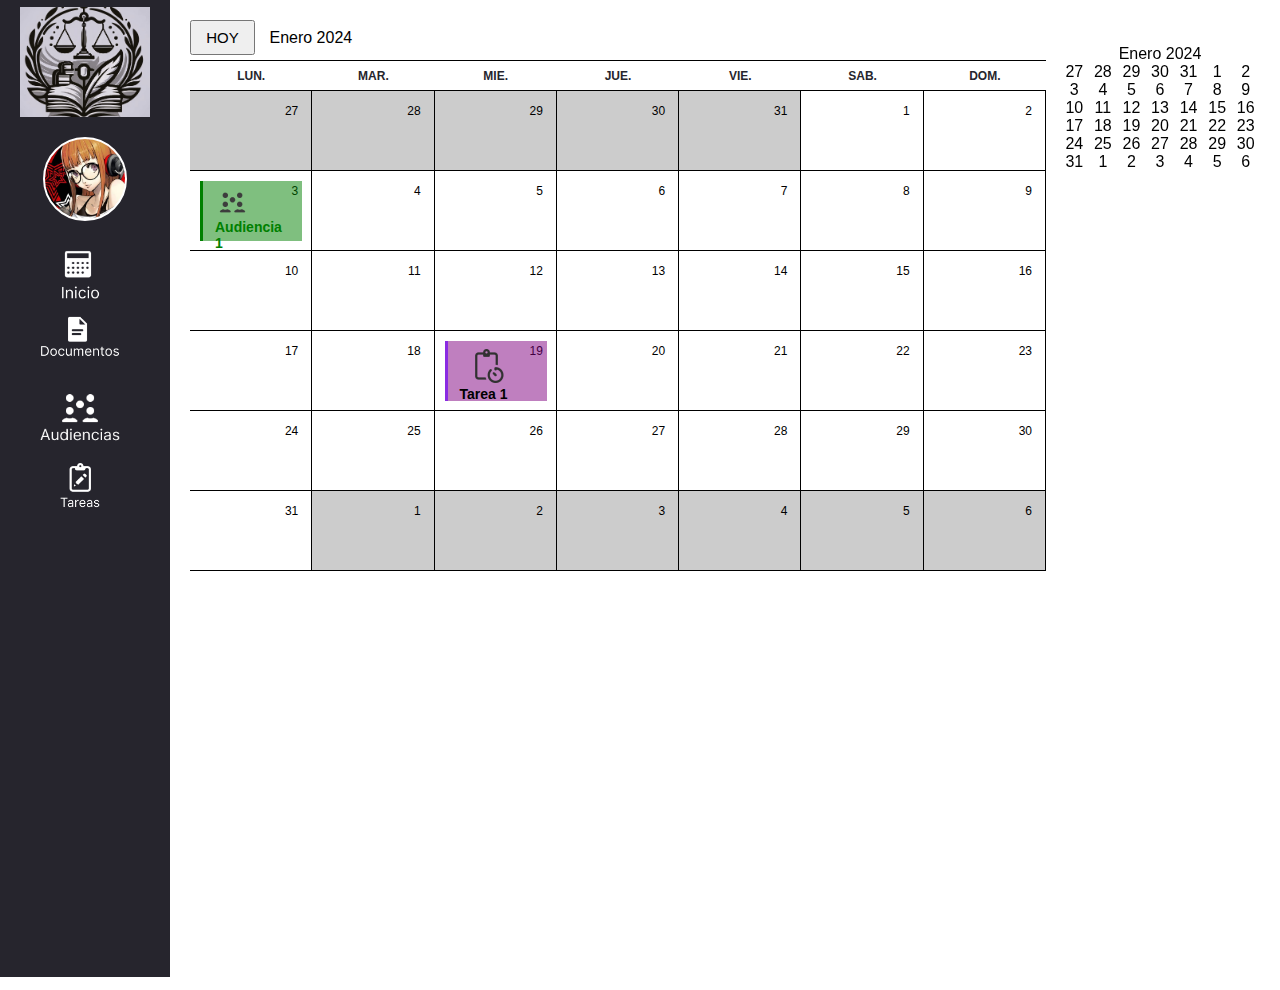
==== Calendario.html @ 63e4e2f9 "Creacion de login y menu del calendario" ====
<!DOCTYPE html>
<html lang="en">
<head>
    <meta charset="UTF-8">
    <meta name="viewport" content="width=device-width, initial-scale=1.0">
    <title>Inicio</title>
    <link rel="stylesheet" href="css/calendario.css">
</head>
<body>
  <div class="main-container">
    <div class="rectangle">
      <div class="acbd"></div>
      <div class="ellipse">
        <a href="#"></a>
      </div>
      <ul class="enlaces">
          <li><a href="#"><img src="/image/logoClendario.png" alt=""></a></li>
          <li><a href="#"><img style="width: 80px; margin-left: -20px;" src="/image/document.png" alt=""></a></li>
          <li><a href="#"><img style="width: 80px; margin-left: -20px;" src="/image/audiencia.png" alt=""></a></li>
          <li><a href="#"><img src="/image/Task.png" alt=""></a></li>
      </ul>
    </div>
    <div class="content">
      <div class="HOYY">
        <Button class="btn-hoy">HOY</Button>
        <span class="fcha">Enero 2024</span>
      </div>
      <div class="calendario">
        <span class="day-name">lun.</span>
        <span class="day-name">Mar.</span>
        <span class="day-name">Mie.</span>
        <span class="day-name">Jue.</span>
        <span class="day-name">Vie.</span>
        <span class="day-name">Sab.</span>
        <span class="day-name">Dom.</span>

        <div class="Dia dia-desabilitado">27</div>
        <div class="Dia dia-desabilitado">28</div>
        <div class="Dia dia-desabilitado">29</div>
        <div class="Dia dia-desabilitado">30</div>
        <div class="Dia dia-desabilitado">31</div>
        <div class="Dia">1</div>
        <div class="Dia">2</div>
        <div class="Dia">3</div>
        <div class="Dia">4</div>
        <div class="Dia">5</div>
        <div class="Dia">6</div>
        <div class="Dia">7</div>
        <div class="Dia">8</div>
        <div class="Dia">9</div>
        <div class="Dia">10</div>
        <div class="Dia">11</div>
        <div class="Dia">12</div>
        <div class="Dia">13</div>
        <div class="Dia">14</div>
        <div class="Dia">15</div>
        <div class="Dia">16</div>
        <div class="Dia">17</div>
        <div class="Dia">18</div>
        <div class="Dia">19</div>
        <div class="Dia">20</div>
        <div class="Dia">21</div>
        <div class="Dia">22</div>
        <div class="Dia">23</div>
        <div class="Dia">24</div>
        <div class="Dia">25</div>
        <div class="Dia">26</div>
        <div class="Dia">27</div>
        <div class="Dia">28</div>
        <div class="Dia">29</div>
        <div class="Dia">30</div>
        <div class="Dia">31</div>
        <div class="Dia dia-desabilitado">1</div>
        <div class="Dia dia-desabilitado">2</div>
        <div class="Dia dia-desabilitado">3</div>
        <div class="Dia dia-desabilitado">4</div>
        <div class="Dia dia-desabilitado">5</div>
        <div class="Dia dia-desabilitado">6</div>

        <section class="tarea evento-audiencia"><img src="/image/Crowd.png">Audiencia 1</section>
        <section class="tarea evento-tarea"><img src="/image/Task Planning.png">Tarea 1</section>
      </div>
      <div class="cal-control">
        <span class="fcha-control">Enero 2024</span>
        <div class="calen-control">
          <div class="Diadesabilitado">27</div>
          <div class="Diadesabilitado">28</div>
          <div class="Diadesabilitado">29</div>
          <div class="Diadesabilitado">30</div>
          <div class="Diadesabilitado">31</div>
          <div class="Diac">1</div>
          <div class="Diac">2</div>
          <div class="Diac">3</div>
          <div class="Diac">4</div>
          <div class="Diac">5</div>
          <div class="Diac">6</div>
          <div class="Diac">7</div>
          <div class="Diac">8</div>
          <div class="Diac">9</div>
          <div class="Diac">10</div>
          <div class="Diac">11</div>
          <div class="Diac">12</div>
          <div class="Diac">13</div>
          <div class="Diac">14</div>
          <div class="Diac">15</div>
          <div class="Diac">16</div>
          <div class="Diac">17</div>
          <div class="Diac">18</div>
          <div class="Diac">19</div>
          <div class="Diac">20</div>
          <div class="Diac">21</div>
          <div class="Diac">22</div>
          <div class="Diac">23</div>
          <div class="Diac">24</div>
          <div class="Diac">25</div>
          <div class="Diac">26</div>
          <div class="Diac">27</div>
          <div class="Diac">28</div>
          <div class="Diac">29</div>
          <div class="Diac">30</div>
          <div class="Diac">31</div>
          <div class="Diadesabilitado">1</div>
          <div class="Diadesabilitado">2</div>
          <div class="Diadesabilitado">3</div>
          <div class="Diadesabilitado">4</div>
          <div class="Diadesabilitado">5</div>
          <div class="Diadesabilitado">6</div>

        </div>

      </div>
    </div>
  </div>
</body>
</html>
---- css/calendario.css ----
:root {
 --default-font-family: -apple-system, BlinkMacSystemFont, "Segoe UI", Roboto,
    Ubuntu, "Helvetica Neue", Helvetica, Arial, "PingFang SC",
    "Hiragino Sans GB", "Microsoft Yahei UI", "Microsoft Yahei",
    "Source Han Sans CN", sans-serif;
}
body {
    margin: 0;
    padding: 0;
    font-family: Arial, sans-serif;
   overflow: hidden;
}
.main-container {
    display: flex;
    width: 100%;
    height: 100%;
    margin: 0;
}
.rectangle {
    bottom: 13px;
    position: relative;
    width: 170px;
    height: 110vh;
    background: #26252D;
    
}
.acbd {
    top: 20px;
    position: relative;
    width: 130px;
    height: 110px;
    margin: auto;
    background: url(/image/logo.jpeg)
      no-repeat center;
    background-size: cover;
    
}
.ellipse {
    top: 40px;
    position: relative;
    width: 80px;
    height: 80px;
    margin: auto;
    background: url(/image/OIP.jpeg)
      no-repeat center;
    background-size: cover;
    z-index: 1;
    border-radius: 50%;
    border: 2px solid rgba(255, 255, 255);
    cursor: pointer;
}
.enlaces {
    margin-left: 10px;
    list-style-type:none ;
    margin-top: 50px;

}

.enlaces li{
    margin-top: 50px;
}
.enlaces a{
    text-decoration: none;
    padding: 10px;
    display: inline-block;
}

a img{
    position: absolute;
    width: 40px;
    margin-bottom: 50px;
    transition: transform 0.3s ease-in-out;
    transition: filter 0.3s ease-in-out;
}

a img:hover {
    transform: scale(1.1);
    filter: invert(50%);
    
}

/*-----------------------Estilos para el contenido principal----*/
.content {
    flex: 1; /* El contenido principal ocupa el espacio restante */
    padding: 20px;
}

.content .btn-hoy{
    height: 35px;
    width: 65px;
    font-size: 15px;
    cursor: pointer;
}
.content .fcha{
  margin-left: 10px;
  font-weight: 500;
}
.content .HOYY{
    border-bottom: 1px solid #000;
    /*display: inline-block;*/
    margin-right: 20%;
    padding-bottom: 5px;
    
}

/*--------------------Estilo del calendario-----------------*/
.content .calendario {
    display: grid;
    width: 80%;
    grid-template-columns: repeat(7, minmax(110px, 1fr));
    grid-template-rows: 30px;
    grid-auto-rows: 80px;
}

.calendario .Dia{
    text-align: right;
    padding: 13px 13px;
    border-bottom: 1px solid black;
    border-right: 1px solid black;
    font-size: 12px;
    color: black;
}

.calendario .Dia:nth-of-type(7n + 7){
    border-right: 1px solid black;
}

.calendario .Dia:nth-of-type(n + 1):nth-of-type(-n + 7){
    grid-row: 2;
}
.calendario .Dia:nth-of-type(n + 8):nth-of-type(-n + 14){
    grid-row: 3;
}
.calendario .Dia:nth-of-type(n + 15):nth-of-type(-n + 21){
    grid-row: 4;
}
.calendario .Dia:nth-of-type(n + 22):nth-of-type(-n + 28){
    grid-row: 5;
}
.calendario .Dia:nth-of-type(n + 29):nth-of-type(-n + 35){
    grid-row: 6;
}
.calendario .Dia:nth-of-type(n + 36):nth-of-type(-n + 42){
    grid-row: 7;
}
.Dia:nth-of-type(7n + 1){
   grid-column: 1/1;
  
}
.Dia:nth-of-type(7n + 2){
    grid-column: 2/2;
    
}
.Dia:nth-of-type(7n + 3){
    grid-column: 3/3;
   
}
.Dia:nth-of-type(7n + 4){
    grid-column: 4/4;
    
}
.Dia:nth-of-type(7n + 5){
    grid-column: 5/5;
    
}
.Dia:nth-of-type(7n + 6){
    grid-column: 6/6;
    
}
.Dia:nth-of-type(7n + 7){
    grid-column: 7/7;
    
}

.calendario .day-name{
    font-size: 12px;
    text-transform: uppercase;
    color: #26252D;
    text-align: center;
    line-height: 30px;
    font-weight: bold;
    border-bottom: 1px solid black;
}

.dia-desabilitado {
    background-color:rgba(0, 0, 0, 0.2);
    cursor: not-allowed;
    color: greenyellow;
}
.tarea {
    border-left: 3px solid;
    padding: 8px 12px;
    margin: 10px;
    font-size: 14px;
}
.evento-audiencia{
    border-left-color: green;
    background-color: rgba(0, 128, 0, 0.5);
    color: green;
    font-weight: bold;
    grid-column: 1 / 1 span;
    grid-row: 3;
}
.evento-tarea{
    border-left-color: blueviolet;
    background-color: rgba(128, 0, 128, 0.5);
    color: black;
    font-weight: bold;
    grid-column: 3 / 1 span;
    grid-row: 5;
}

/*-----------AQUI ESTAN LOS ESTILOS DEL CALENDARIO CONTROL*/
.calen-control {
    display: grid;
    grid-template-columns: repeat(7, 1fr);
}
.cal-control{
    text-align: center;
    width: 200px;
    position: fixed;
    top: 0;
    right: 0;
    padding: 45px 20px;
}
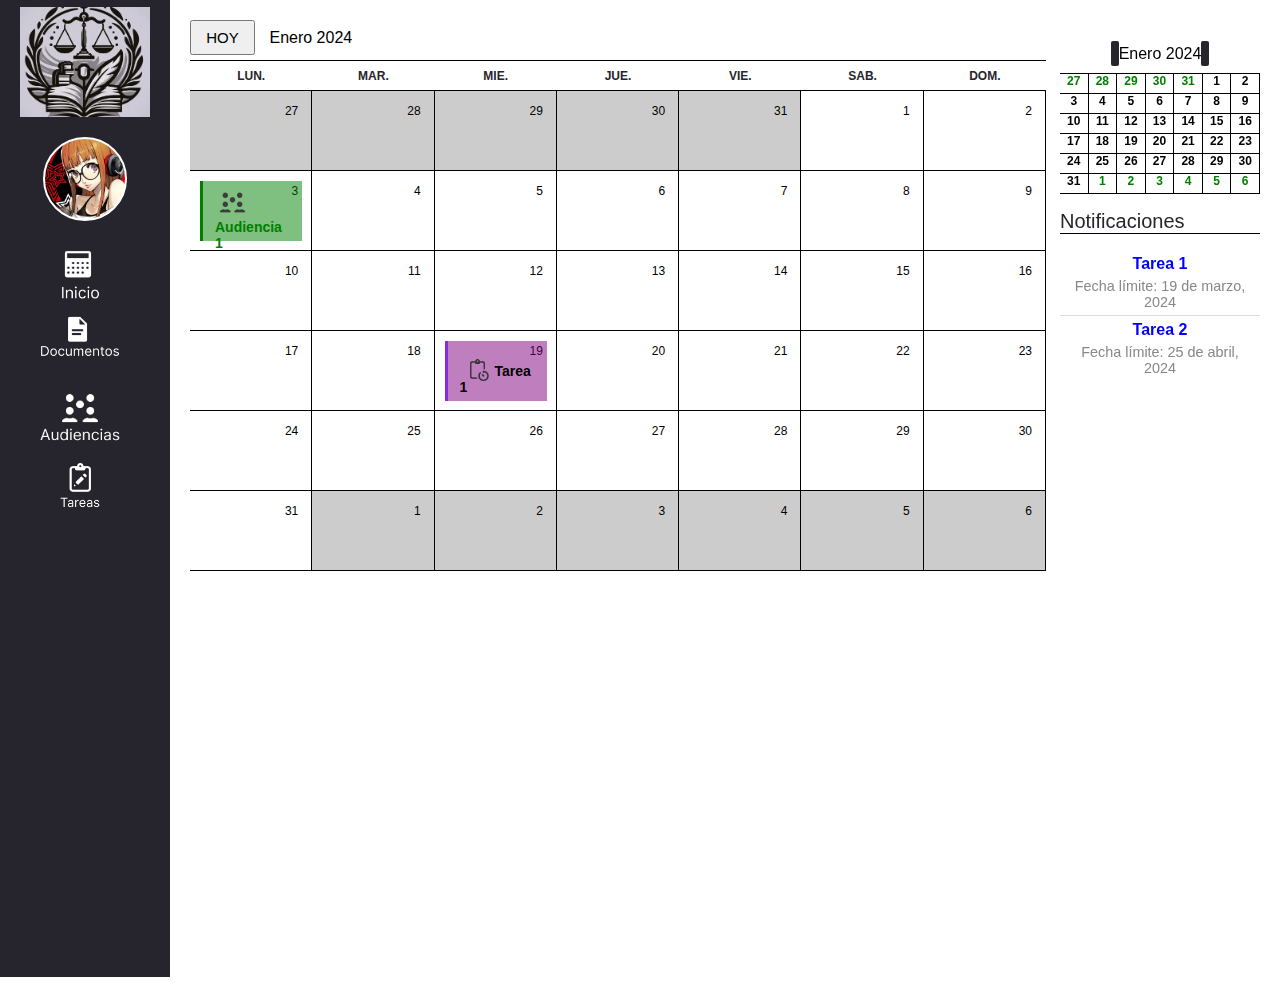
==== commit 09fae3f0: "actualizaciondedocumentos" ====
--- a/Calendario.html
+++ b/Calendario.html
@@ -4,6 +4,7 @@
     <meta charset="UTF-8">
     <meta name="viewport" content="width=device-width, initial-scale=1.0">
     <title>Inicio</title>
+    <link rel="stylesheet" href="https://cdnjs.cloudflare.com/ajax/libs/font-awesome/6.3.0/css/all.min.css" integrity="sha512-SzlrxWUlpfuzQ+pcUCosxcglQRNAq/DZjVsC0lE40xsADsfeQoEypE+enwcOiGjk/bSuGGKHEyjSoQ1zVisanQ==" crossorigin="anonymous" referrerpolicy="no-referrer" />
     <link rel="stylesheet" href="css/calendario.css">
 </head>
 <body>
@@ -15,7 +16,7 @@
       </div>
       <ul class="enlaces">
           <li><a href="#"><img src="/image/logoClendario.png" alt=""></a></li>
-          <li><a href="#"><img style="width: 80px; margin-left: -20px;" src="/image/document.png" alt=""></a></li>
+          <li><a href="/Documentos.html"><img style="width: 80px; margin-left: -20px;" src="/image/document.png" alt=""></a></li>
           <li><a href="#"><img style="width: 80px; margin-left: -20px;" src="/image/audiencia.png" alt=""></a></li>
           <li><a href="#"><img src="/image/Task.png" alt=""></a></li>
       </ul>
@@ -81,13 +82,15 @@
         <section class="tarea evento-tarea"><img src="/image/Task Planning.png">Tarea 1</section>
       </div>
       <div class="cal-control">
-        <span class="fcha-control">Enero 2024</span>
+        <span class="fcha-control">
+          <i class="fa-solid fa-arrow-left"></i>  Enero 2024  <i class="fa-solid fa-arrow-right"></i>
+        </span>
         <div class="calen-control">
-          <div class="Diadesabilitado">27</div>
-          <div class="Diadesabilitado">28</div>
-          <div class="Diadesabilitado">29</div>
-          <div class="Diadesabilitado">30</div>
-          <div class="Diadesabilitado">31</div>
+          <div class="Diac desabilitado">27</div>
+          <div class="Diac desabilitado">28</div>
+          <div class="Diac desabilitado">29</div>
+          <div class="Diac desabilitado">30</div>
+          <div class="Diac desabilitado">31</div>
           <div class="Diac">1</div>
           <div class="Diac">2</div>
           <div class="Diac">3</div>
@@ -119,15 +122,33 @@
           <div class="Diac">29</div>
           <div class="Diac">30</div>
           <div class="Diac">31</div>
-          <div class="Diadesabilitado">1</div>
-          <div class="Diadesabilitado">2</div>
-          <div class="Diadesabilitado">3</div>
-          <div class="Diadesabilitado">4</div>
-          <div class="Diadesabilitado">5</div>
-          <div class="Diadesabilitado">6</div>
+          <div class="Diac desabilitado">1</div>
+          <div class="Diac desabilitado">2</div>
+          <div class="Diac desabilitado">3</div>
+          <div class="Diac desabilitado">4</div>
+          <div class="Diac desabilitado">5</div>
+          <div class="Diac desabilitado">6</div>
 
         </div>
 
+      </div>
+      <div class="recordatorio">
+        <!-- Utilizando FontAwesome para el icono de flecha -->
+        <div class="icon-text">
+          <span>Notificaciones</span>
+          <i class="fa-solid fa-bell icon"></i>
+        </div>
+        <ul class="notification-list">
+          <li class="notification-item">
+            <div class="notification-title" href="#" >Tarea 1</div>
+            <div class="notification-date">Fecha límite: 19 de marzo, 2024</div>
+          </li>
+          <li class="notification-item">
+            <div class="notification-title">Tarea 2</div>
+            <div class="notification-date">Fecha límite: 25 de abril, 2024</div>
+          </li>
+          <!-- Puedes agregar más notificaciones aquí -->
+        </ul>
       </div>
     </div>
   </div>
--- a/css/calendario.css
+++ b/css/calendario.css
@@ -200,6 +200,7 @@
     font-weight: bold;
     grid-column: 1 / 1 span;
     grid-row: 3;
+    cursor: pointer;
 }
 .evento-tarea{
     border-left-color: blueviolet;
@@ -208,12 +209,36 @@
     font-weight: bold;
     grid-column: 3 / 1 span;
     grid-row: 5;
+    cursor: pointer;
+}
+.evento-tarea img {
+    width: 35px;
+    margin-bottom: -5px;
+    margin-top: 10px
+    
 }
 
 /*-----------AQUI ESTAN LOS ESTILOS DEL CALENDARIO CONTROL*/
 .calen-control {
     display: grid;
     grid-template-columns: repeat(7, 1fr);
+    border-top: 1px solid black;
+    grid-auto-rows: 20px;
+}
+.fcha-control {
+    margin-bottom: 10px;
+    display: inline-block;
+}
+.fcha-control i{
+    border-radius: 2px;
+    padding: 4px 4px 4px 4px;
+    background: #26252D;
+    cursor: pointer;
+    color: white;
+}
+.fcha-control i:hover{
+    background-color:rgba(0, 0, 0, 0.2);
+    color: #26252D;
 }
 .cal-control{
     text-align: center;
@@ -222,4 +247,61 @@
     top: 0;
     right: 0;
     padding: 45px 20px;
-}+}
+.Diac{
+    border-bottom: 1px solid black;
+    border-right: 1px solid black;
+    font-size: 12px;
+    font-weight: bold;
+
+}
+.desabilitado {
+    color: green;
+}
+
+/*-----------AQUI ESTAN LOS ESTILOS DELAS NOTIFICACIONES*/
+.recordatorio{
+    text-align: center;
+    width: 200px;
+    position: fixed;
+    top: 0;
+    right: 0;
+    padding: 210px 20px;
+}
+.recordatorio .icon-text {
+    display: flex;
+    align-items: center;
+    font-size: 20px;
+    border-bottom: 1px solid black;
+    color: #26252D;
+}
+
+.icon-text i{
+    margin-left: 10px; /* Espacio entre el icono y el texto */
+    color: green;
+}
+.notification-list {
+   list-style-type: none;
+    padding: 0;
+}
+
+.notification-item {
+    padding: 5px;
+    border-bottom: 1px solid #ddd;
+}
+
+.notification-item:last-child {
+    border-bottom: none;
+}
+
+.notification-title {
+    font-weight: bold;
+    color: blue;
+    cursor: pointer;
+}
+
+.notification-date {
+    font-size: 0.9em;
+    color: #888;
+    margin-top: 5px;
+}
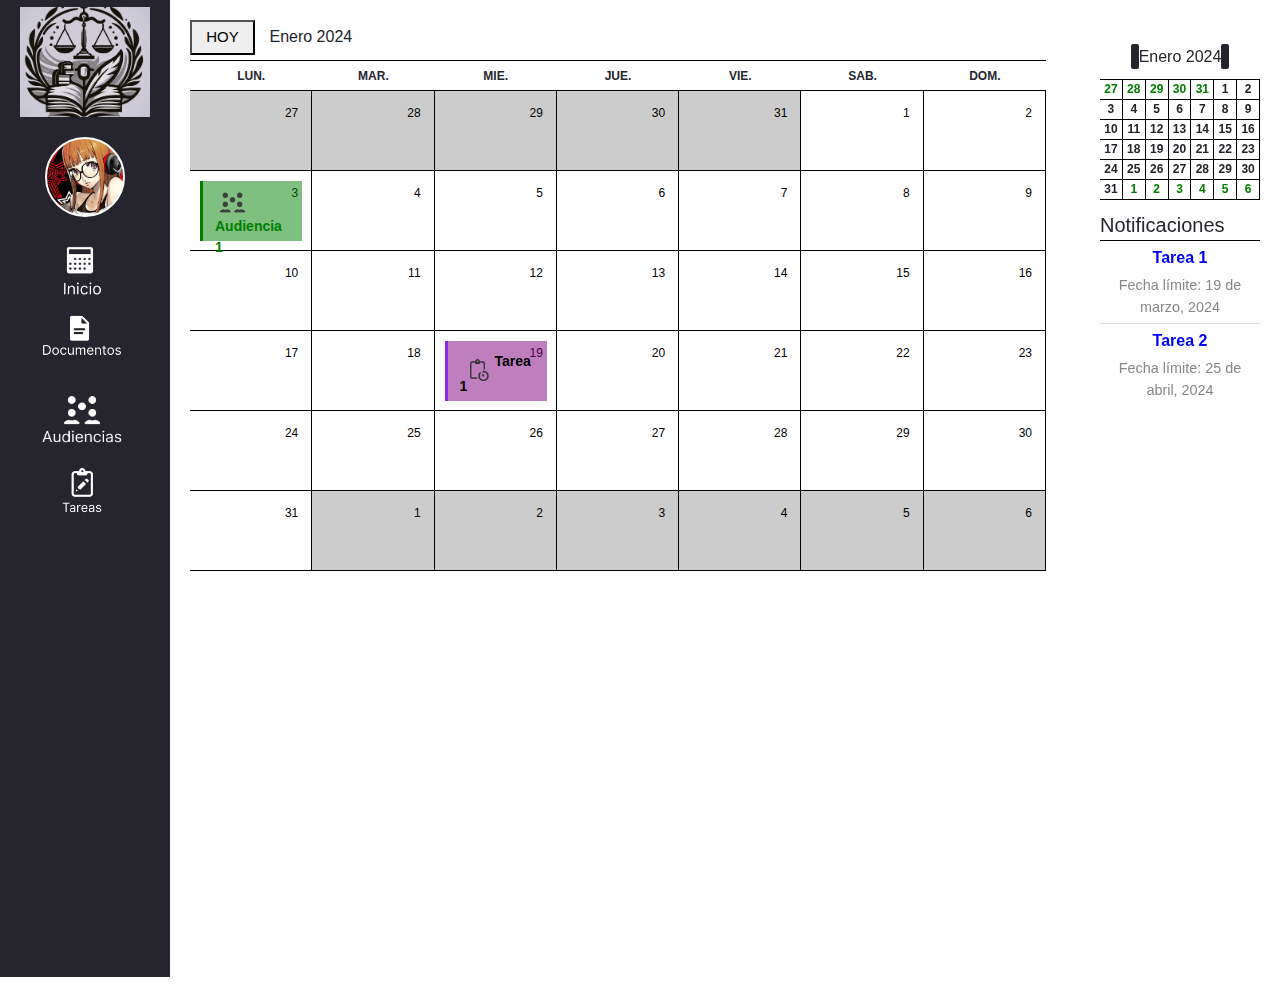
==== commit 9921a463: "Actualizacion de audiencias" ====
--- a/Calendario.html
+++ b/Calendario.html
@@ -5,6 +5,7 @@
     <meta name="viewport" content="width=device-width, initial-scale=1.0">
     <title>Inicio</title>
     <link rel="stylesheet" href="https://cdnjs.cloudflare.com/ajax/libs/font-awesome/6.3.0/css/all.min.css" integrity="sha512-SzlrxWUlpfuzQ+pcUCosxcglQRNAq/DZjVsC0lE40xsADsfeQoEypE+enwcOiGjk/bSuGGKHEyjSoQ1zVisanQ==" crossorigin="anonymous" referrerpolicy="no-referrer" />
+    <link rel="stylesheet" href="https://cdn.jsdelivr.net/npm/bootstrap@5.3.0-alpha3/dist/css/bootstrap.min.css">
     <link rel="stylesheet" href="css/calendario.css">
 </head>
 <body>
@@ -17,8 +18,8 @@
       <ul class="enlaces">
           <li><a href="#"><img src="/image/logoClendario.png" alt=""></a></li>
           <li><a href="/Documentos.html"><img style="width: 80px; margin-left: -20px;" src="/image/document.png" alt=""></a></li>
-          <li><a href="#"><img style="width: 80px; margin-left: -20px;" src="/image/audiencia.png" alt=""></a></li>
-          <li><a href="#"><img src="/image/Task.png" alt=""></a></li>
+          <li><a href="/Audiencias.html"><img style="width: 80px; margin-left: -20px;" src="/image/audiencia.png" alt=""></a></li>
+          <li><a href="#"><img  src="/image/Task.png" alt=""></a></li>
       </ul>
     </div>
     <div class="content">
--- a/css/calendario.css
+++ b/css/calendario.css
@@ -50,7 +50,7 @@
     cursor: pointer;
 }
 .enlaces {
-    margin-left: 10px;
+    margin-left: 20px;
     list-style-type:none ;
     margin-top: 50px;
 
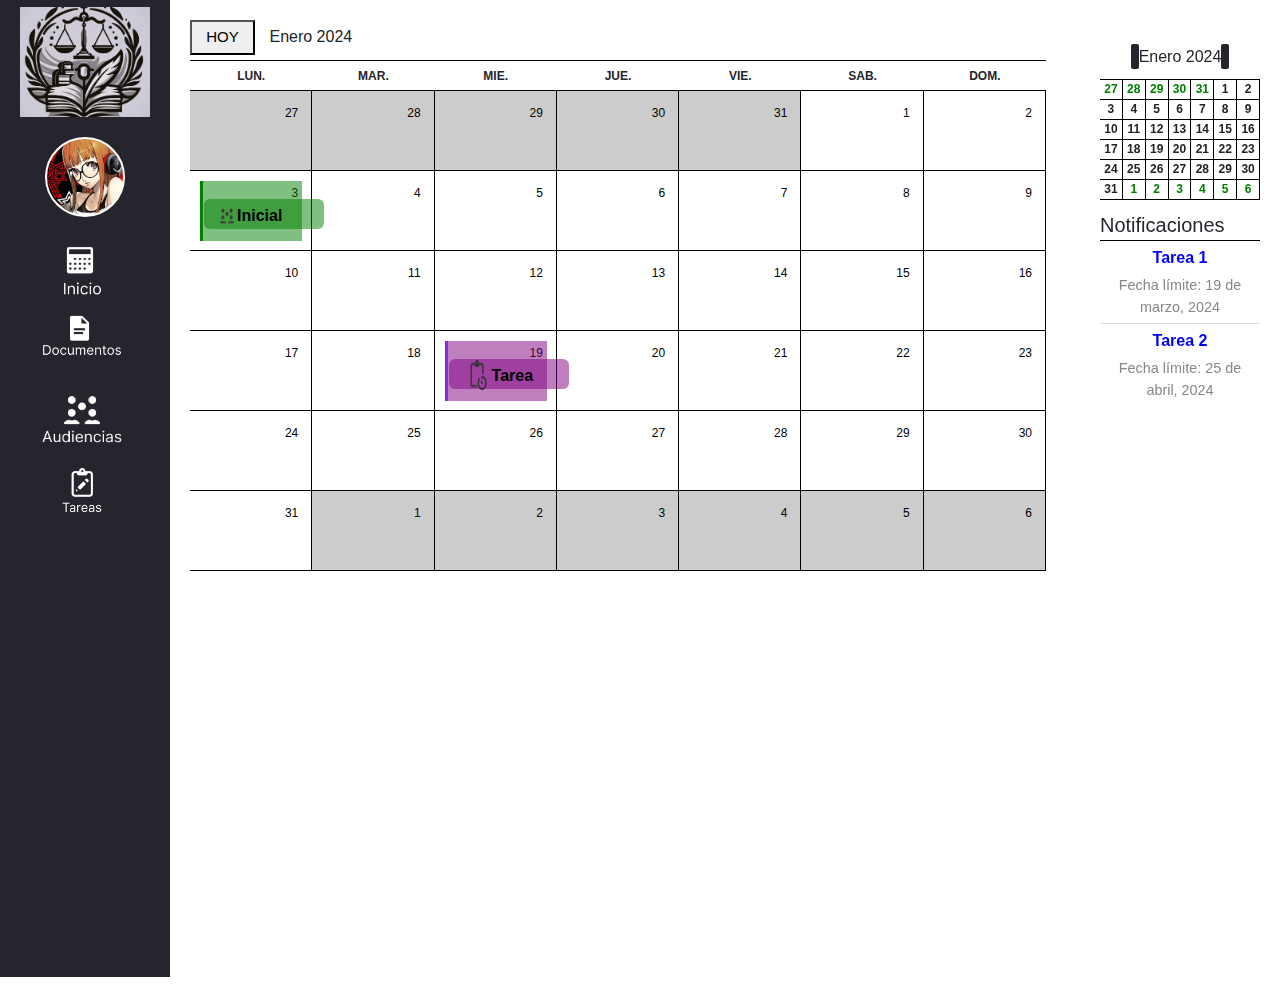
==== commit 719c6cb7: "actualizacion de audiencias" ====
--- a/Calendario.html
+++ b/Calendario.html
@@ -19,7 +19,7 @@
           <li><a href="#"><img src="/image/logoClendario.png" alt=""></a></li>
           <li><a href="/Documentos.html"><img style="width: 80px; margin-left: -20px;" src="/image/document.png" alt=""></a></li>
           <li><a href="/Audiencias.html"><img style="width: 80px; margin-left: -20px;" src="/image/audiencia.png" alt=""></a></li>
-          <li><a href="#"><img  src="/image/Task.png" alt=""></a></li>
+          <li><a href="/Tareas.html"><img  src="/image/Task.png" alt=""></a></li>
       </ul>
     </div>
     <div class="content">
@@ -79,8 +79,74 @@
         <div class="Dia dia-desabilitado">5</div>
         <div class="Dia dia-desabilitado">6</div>
 
-        <section class="tarea evento-audiencia"><img src="/image/Crowd.png">Audiencia 1</section>
-        <section class="tarea evento-tarea"><img src="/image/Task Planning.png">Tarea 1</section>
+        <section class="tarea evento-audiencia">
+          <!-- Button trigger modal -->
+          <button id="botonaudio" type="button" class="btn" data-bs-toggle="modal" data-bs-target="#exampleModal">
+            <img src="/image/Crowd.png" alt="">
+            <span class="audio">Inicial</span>
+          </button>
+
+          <!-- Modal -->
+          <div class="modal fade" id="exampleModal" tabindex="-1" aria-labelledby="exampleModalLabel" aria-hidden="true">
+            <div class="modal-dialog modal-dialog-centered">
+              <div class="modal-content">
+                <div class="modal-header">
+                  <h1 class="modal-title fs-5" id="exampleModalLabel">Audiencia: Inicial</h1>
+                  <button type="button" class="btn-close" data-bs-dismiss="modal" aria-label="Close"></button>
+                </div>
+                <div class="modal-body">
+                  <span>12 de marzo del 2024 -</span>
+                  <span>2:30 PM</span>
+                  <div>
+                    <span>N# de caso</span>
+                  </div>
+                  <div>
+                    <span style="color: black;">Ubicacion:</span>
+                    <span>Canton las cruces</span>
+                  </div>
+                </div>
+                <div class="modal-footer">
+                  <button type="button" class="btn btn-danger" data-bs-dismiss="modal">Eliminar</button>
+                  <button type="button" class="btn btn-primary">Editar</button>
+                </div>
+              </div>
+            </div>
+          </div>
+        </section>
+        <section class="tarea evento-tarea">
+          <button id="botontarea" type="button" class="btn" data-bs-toggle="modal" data-bs-target="#modaltarea">
+            <img src="/image/Task Planning.png" alt="">
+            <span class="audio">Tarea</span>
+          </button>
+
+          <!-- Modal -->
+          <div class="modal fade" id="modaltarea" tabindex="-1" aria-labelledby="exampleModalLabel" aria-hidden="true">
+            <div class="modal-dialog modal-dialog-centered">
+              <div class="modal-content">
+                <div class="modal-header">
+                  <h1 class="modal-title fs-5" id="exampleModalLabel">Tarea: Comenzar mi curso</h1>
+                  <button type="button" class="btn-close" data-bs-dismiss="modal" aria-label="Close"></button>
+                </div>
+                <div class="modal-body">
+                  <span style="color: black;">Fecha de vencimiento:</span>
+                  <span>2 de mayo del 2024:</span>
+                  <div>
+                    <span style="color: black;">Prioridad:</span>
+                    <span>Alta</span>
+                  </div>
+                  <div>
+                    <span style="color: black;">Descripcion:</span>
+                  </div>
+                  <span>Comenzar mi curso de programacion como meta de conseguir mis certificados para final de año</span>
+                </div>
+                <div class="modal-footer">
+                  <button type="button" class="btn btn-danger" data-bs-dismiss="modal">Eliminar</button>
+                  <button type="button" class="btn btn-primary">Editar</button>
+                </div>
+              </div>
+            </div>
+          </div>
+        </section>
       </div>
       <div class="cal-control">
         <span class="fcha-control">
@@ -154,4 +220,5 @@
     </div>
   </div>
 </body>
+<script src="https://cdn.jsdelivr.net/npm/bootstrap@5.3.0-alpha3/dist/js/bootstrap.bundle.min.js"></script>
 </html>--- a/css/calendario.css
+++ b/css/calendario.css
@@ -8,7 +8,7 @@
     margin: 0;
     padding: 0;
     font-family: Arial, sans-serif;
-   overflow: hidden;
+    overflow: hidden;
 }
 .main-container {
     display: flex;
@@ -18,10 +18,10 @@
 }
 .rectangle {
     bottom: 13px;
-    position: relative;
-    width: 170px;
-    height: 110vh;
-    background: #26252D;
+  position: relative;
+  width: 170px;
+  height: 110vh;
+  background: #26252D;
     
 }
 .acbd {
@@ -202,20 +202,53 @@
     grid-row: 3;
     cursor: pointer;
 }
+button#botonaudio {
+    display: flex; 
+    margin-left: -11px; 
+    height: 30px; 
+    margin-top: 10px; 
+    width: 120px;
+    background-color: rgba(0, 128, 0, 0.5);
+}
 .evento-tarea{
     border-left-color: blueviolet;
     background-color: rgba(128, 0, 128, 0.5);
-    color: black;
+    color: blueviolet;
     font-weight: bold;
     grid-column: 3 / 1 span;
     grid-row: 5;
     cursor: pointer;
 }
+.evento-audiencia img {
+    width: 20px; /* Ajusta el tamaño de la imagen según sea necesario */
+    height: 20px; /* Ajusta el tamaño de la imagen según sea necesario */
+   
+    
+}
+.evento-audiencia .audio {
+    margin-top: -2px;
+    color: black;
+    font-weight: bold;
+}
+button#botontarea {
+    display: flex; 
+    margin-left: -11px; 
+    height: 30px; 
+    margin-top: 10px; 
+    width: 120px;
+    background-color: rgba(128, 0, 128, 0.5);
+}
 .evento-tarea img {
-    width: 35px;
-    margin-bottom: -5px;
-    margin-top: 10px
-    
+    width: 30px; /* Ajusta el tamaño de la imagen según sea necesario */
+    height: 30px; /* Ajusta el tamaño de la imagen según sea necesario */
+    margin-top: -6px 
+   
+    
+}
+.evento-tarea .audio {
+    margin-top: -2px;
+    color: black;
+    font-weight: bold;
 }
 
 /*-----------AQUI ESTAN LOS ESTILOS DEL CALENDARIO CONTROL*/
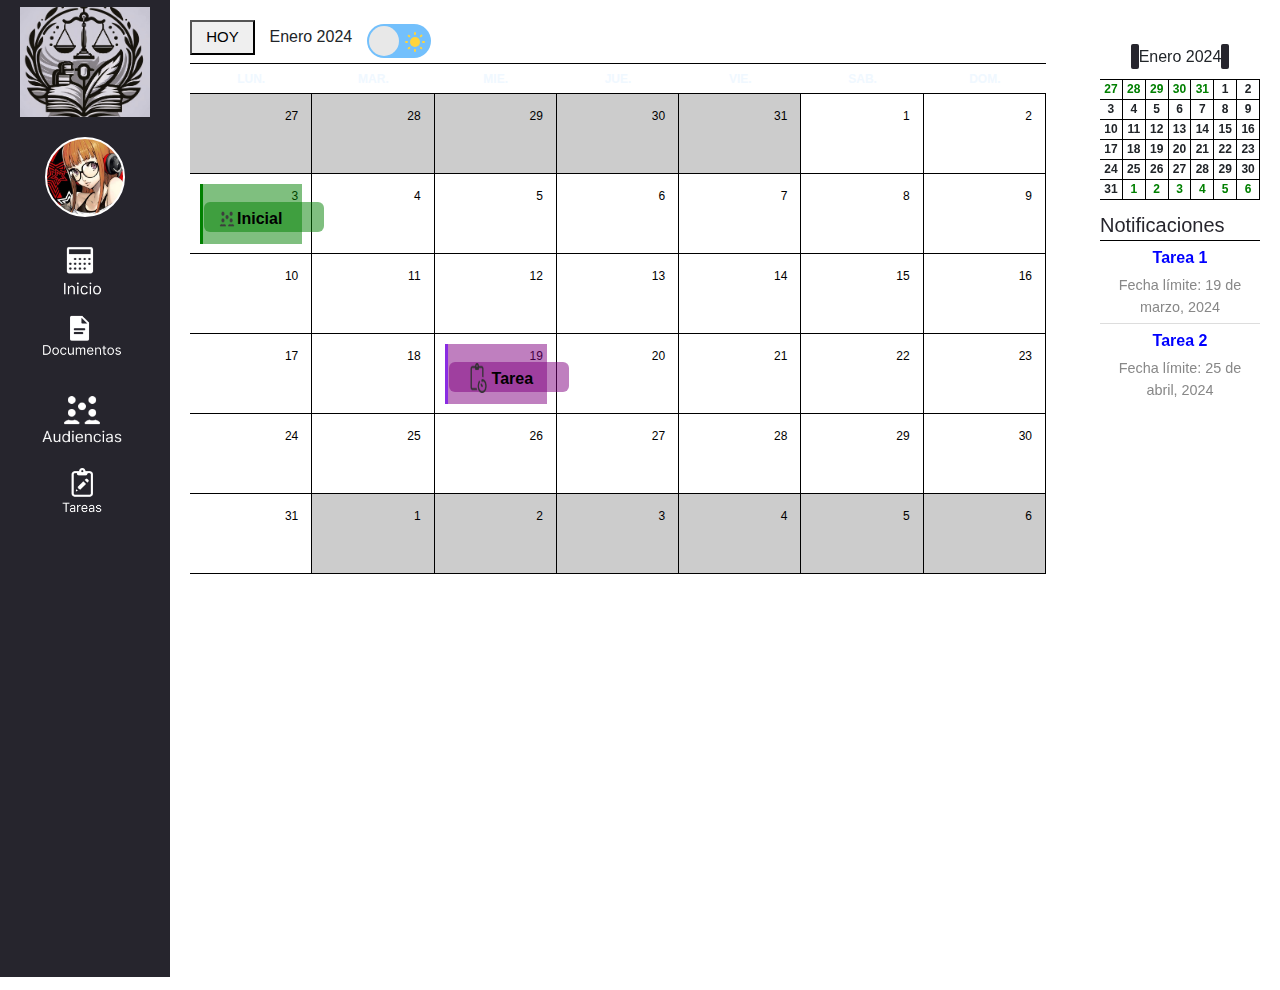
==== commit ad61c8f0: "ultima actualizacion" ====
--- a/Calendario.html
+++ b/Calendario.html
@@ -26,15 +26,21 @@
       <div class="HOYY">
         <Button class="btn-hoy">HOY</Button>
         <span class="fcha">Enero 2024</span>
+        <label for="toggle" class="switch">
+          <span class="sun"><svg xmlns="http://www.w3.org/2000/svg" viewBox="0 0 24 24"><g fill="#ffd43b"><circle r="5" cy="12" cx="12"></circle><path d="m21 13h-1a1 1 0 0 1 0-2h1a1 1 0 0 1 0 2zm-17 0h-1a1 1 0 0 1 0-2h1a1 1 0 0 1 0 2zm13.66-5.66a1 1 0 0 1 -.66-.29 1 1 0 0 1 0-1.41l.71-.71a1 1 0 1 1 1.41 1.41l-.71.71a1 1 0 0 1 -.75.29zm-12.02 12.02a1 1 0 0 1 -.71-.29 1 1 0 0 1 0-1.41l.71-.66a1 1 0 0 1 1.41 1.41l-.71.71a1 1 0 0 1 -.7.24zm6.36-14.36a1 1 0 0 1 -1-1v-1a1 1 0 0 1 2 0v1a1 1 0 0 1 -1 1zm0 17a1 1 0 0 1 -1-1v-1a1 1 0 0 1 2 0v1a1 1 0 0 1 -1 1zm-5.66-14.66a1 1 0 0 1 -.7-.29l-.71-.71a1 1 0 0 1 1.41-1.41l.71.71a1 1 0 0 1 0 1.41 1 1 0 0 1 -.71.29zm12.02 12.02a1 1 0 0 1 -.7-.29l-.66-.71a1 1 0 0 1 1.36-1.36l.71.71a1 1 0 0 1 0 1.41 1 1 0 0 1 -.71.24z"></path></g></svg></span>
+          <span class="moon"><svg xmlns="http://www.w3.org/2000/svg" viewBox="0 0 384 512"><path d="m223.5 32c-123.5 0-223.5 100.3-223.5 224s100 224 223.5 224c60.6 0 115.5-24.2 155.8-63.4 5-4.9 6.3-12.5 3.1-18.7s-10.1-9.7-17-8.5c-9.8 1.7-19.8 2.6-30.1 2.6-96.9 0-175.5-78.8-175.5-176 0-65.8 36-123.1 89.3-153.3 6.1-3.5 9.2-10.5 7.7-17.3s-7.3-11.9-14.3-12.5c-6.3-.5-12.6-.8-19-.8z"></path></svg></span>   
+          <input type="checkbox" id="toggle" class="input">
+          <span class="slider"></span>
+        </label>
       </div>
       <div class="calendario">
-        <span class="day-name">lun.</span>
-        <span class="day-name">Mar.</span>
-        <span class="day-name">Mie.</span>
-        <span class="day-name">Jue.</span>
-        <span class="day-name">Vie.</span>
-        <span class="day-name">Sab.</span>
-        <span class="day-name">Dom.</span>
+        <span class="day-name element">lun.</span>
+        <span class="day-name element">Mar.</span>
+        <span class="day-name element">Mie.</span>
+        <span class="day-name element">Jue.</span>
+        <span class="day-name element">Vie.</span>
+        <span class="day-name element">Sab.</span>
+        <span class="day-name element">Dom.</span>
 
         <div class="Dia dia-desabilitado">27</div>
         <div class="Dia dia-desabilitado">28</div>
@@ -220,5 +226,6 @@
     </div>
   </div>
 </body>
+<script src="/js/swicht.js"></script>
 <script src="https://cdn.jsdelivr.net/npm/bootstrap@5.3.0-alpha3/dist/js/bootstrap.bundle.min.js"></script>
 </html>--- a/css/calendario.css
+++ b/css/calendario.css
@@ -1,14 +1,20 @@
+
 :root {
  --default-font-family: -apple-system, BlinkMacSystemFont, "Segoe UI", Roboto,
     Ubuntu, "Helvetica Neue", Helvetica, Arial, "PingFang SC",
     "Hiragino Sans GB", "Microsoft Yahei UI", "Microsoft Yahei",
     "Source Han Sans CN", sans-serif;
 }
+
 body {
     margin: 0;
     padding: 0;
     font-family: Arial, sans-serif;
     overflow: hidden;
+}
+.dark {
+    background-color: #333;
+    color: #ddd;
 }
 .main-container {
     display: flex;
@@ -102,6 +108,115 @@
     padding-bottom: 5px;
     
 }
+/*Inicio del estilo del swithhh*/
+.switch {
+    font-size: 17px;
+    position: relative;
+    display: inline-block;
+    width: 64px;
+    height: 34px;
+    margin-left: 10px;
+}
+  
+.switch input {
+    opacity: 0;
+    width: 0;
+    height: 0;
+}
+  
+.slider {
+    position: absolute;
+    cursor: pointer;
+    top: 0;
+    left: 0;
+    right: 0;
+    bottom: 0;
+    background-color: #73C0FC;
+    transition: .4s;
+    border-radius: 30px;
+}
+  
+.slider:before {
+    position: absolute;
+    content: "";
+    height: 30px;
+    width: 30px;
+    border-radius: 20px;
+    left: 2px;
+    bottom: 2px;
+    z-index: 2;
+    background-color: #e8e8e8;
+    transition: .4s;
+}
+  
+.sun svg {
+    position: absolute;
+    top: 6px;
+    left: 36px;
+    z-index: 1;
+    width: 24px;
+    height: 24px;
+}
+  
+.moon svg {
+    fill: #73C0FC;
+    position: absolute;
+    top: 5px;
+    left: 5px;
+    z-index: 1;
+    width: 24px;
+    height: 24px;
+}
+  
+/* .switch:hover */.sun svg {
+    animation: rotate 15s linear infinite;
+}
+  
+@keyframes rotate {
+   
+    0% {
+      transform: rotate(0);
+    }
+  
+    100% {
+      transform: rotate(360deg);
+    }
+}
+  
+/* .switch:hover */.moon svg {
+    animation: tilt 5s linear infinite;
+}
+  
+@keyframes tilt {
+   
+    0% {
+      transform: rotate(0deg);
+    }
+  
+    25% {
+      transform: rotate(-10deg);
+    }
+  
+    75% {
+      transform: rotate(10deg);
+    }
+  
+    100% {
+      transform: rotate(0deg);
+    }
+}
+  
+.input:checked + .slider {
+    background-color: #183153;
+}
+  
+.input:focus + .slider {
+    box-shadow: 0 0 1px #183153;
+}
+  
+.input:checked + .slider:before {
+    transform: translateX(30px);
+}
 
 /*--------------------Estilo del calendario-----------------*/
 .content .calendario {
@@ -121,6 +236,7 @@
     color: black;
 }
 
+
 .calendario .Dia:nth-of-type(7n + 7){
     border-right: 1px solid black;
 }
@@ -181,7 +297,9 @@
     font-weight: bold;
     border-bottom: 1px solid black;
 }
-
+.calendario .element {
+    color: aliceblue;
+}
 .dia-desabilitado {
     background-color:rgba(0, 0, 0, 0.2);
     cursor: not-allowed;
